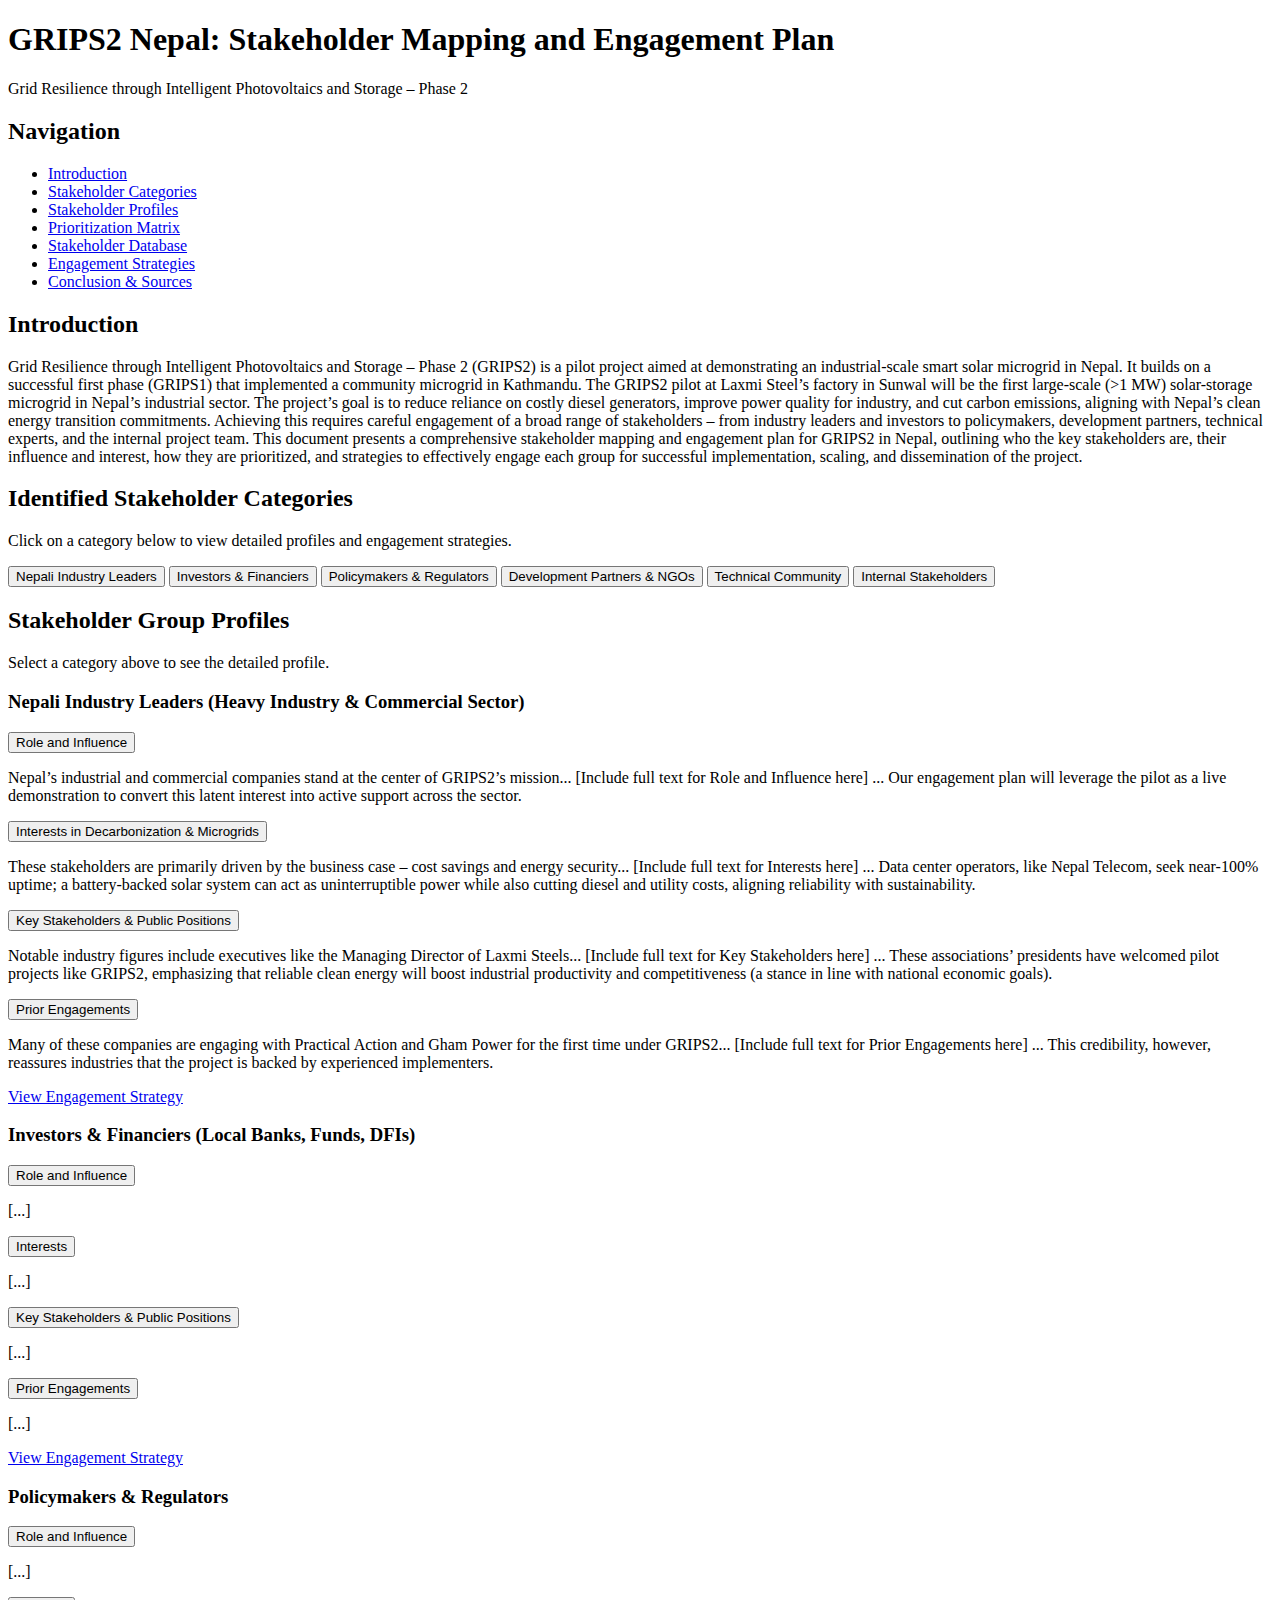
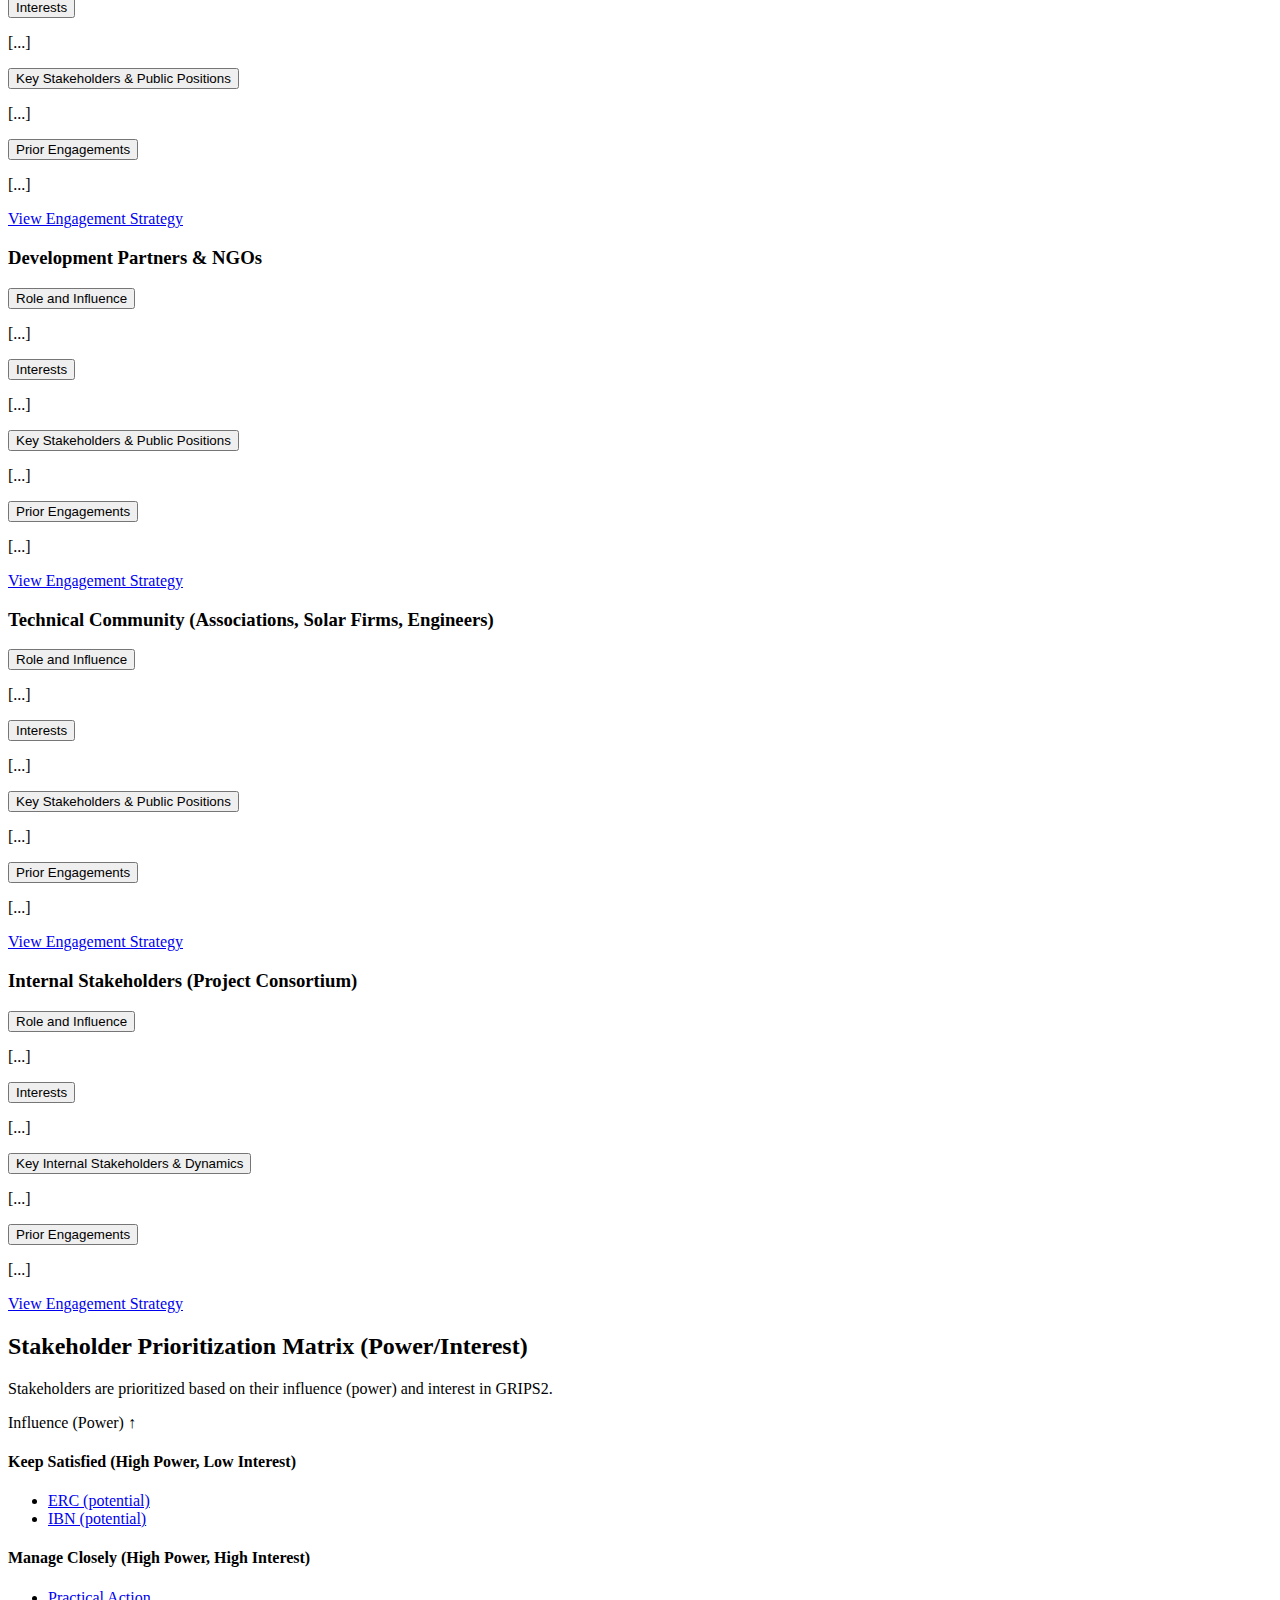
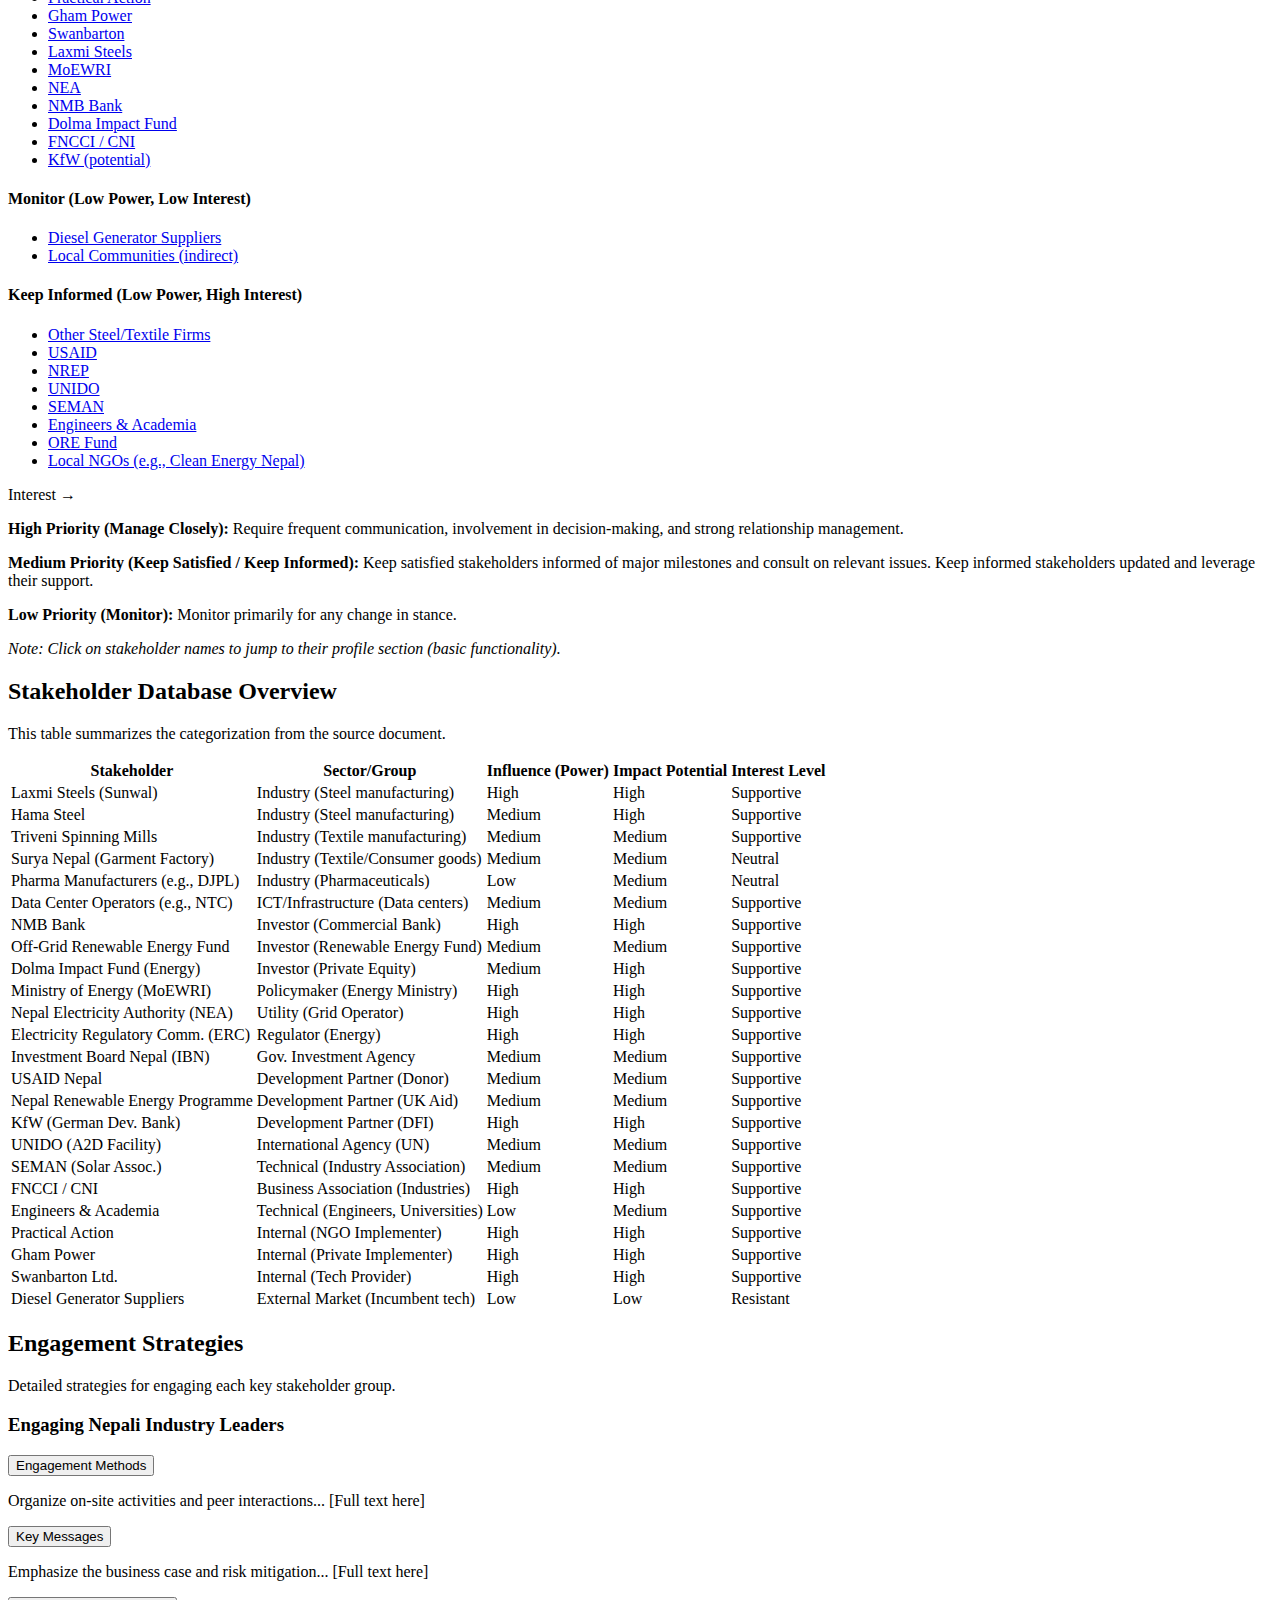
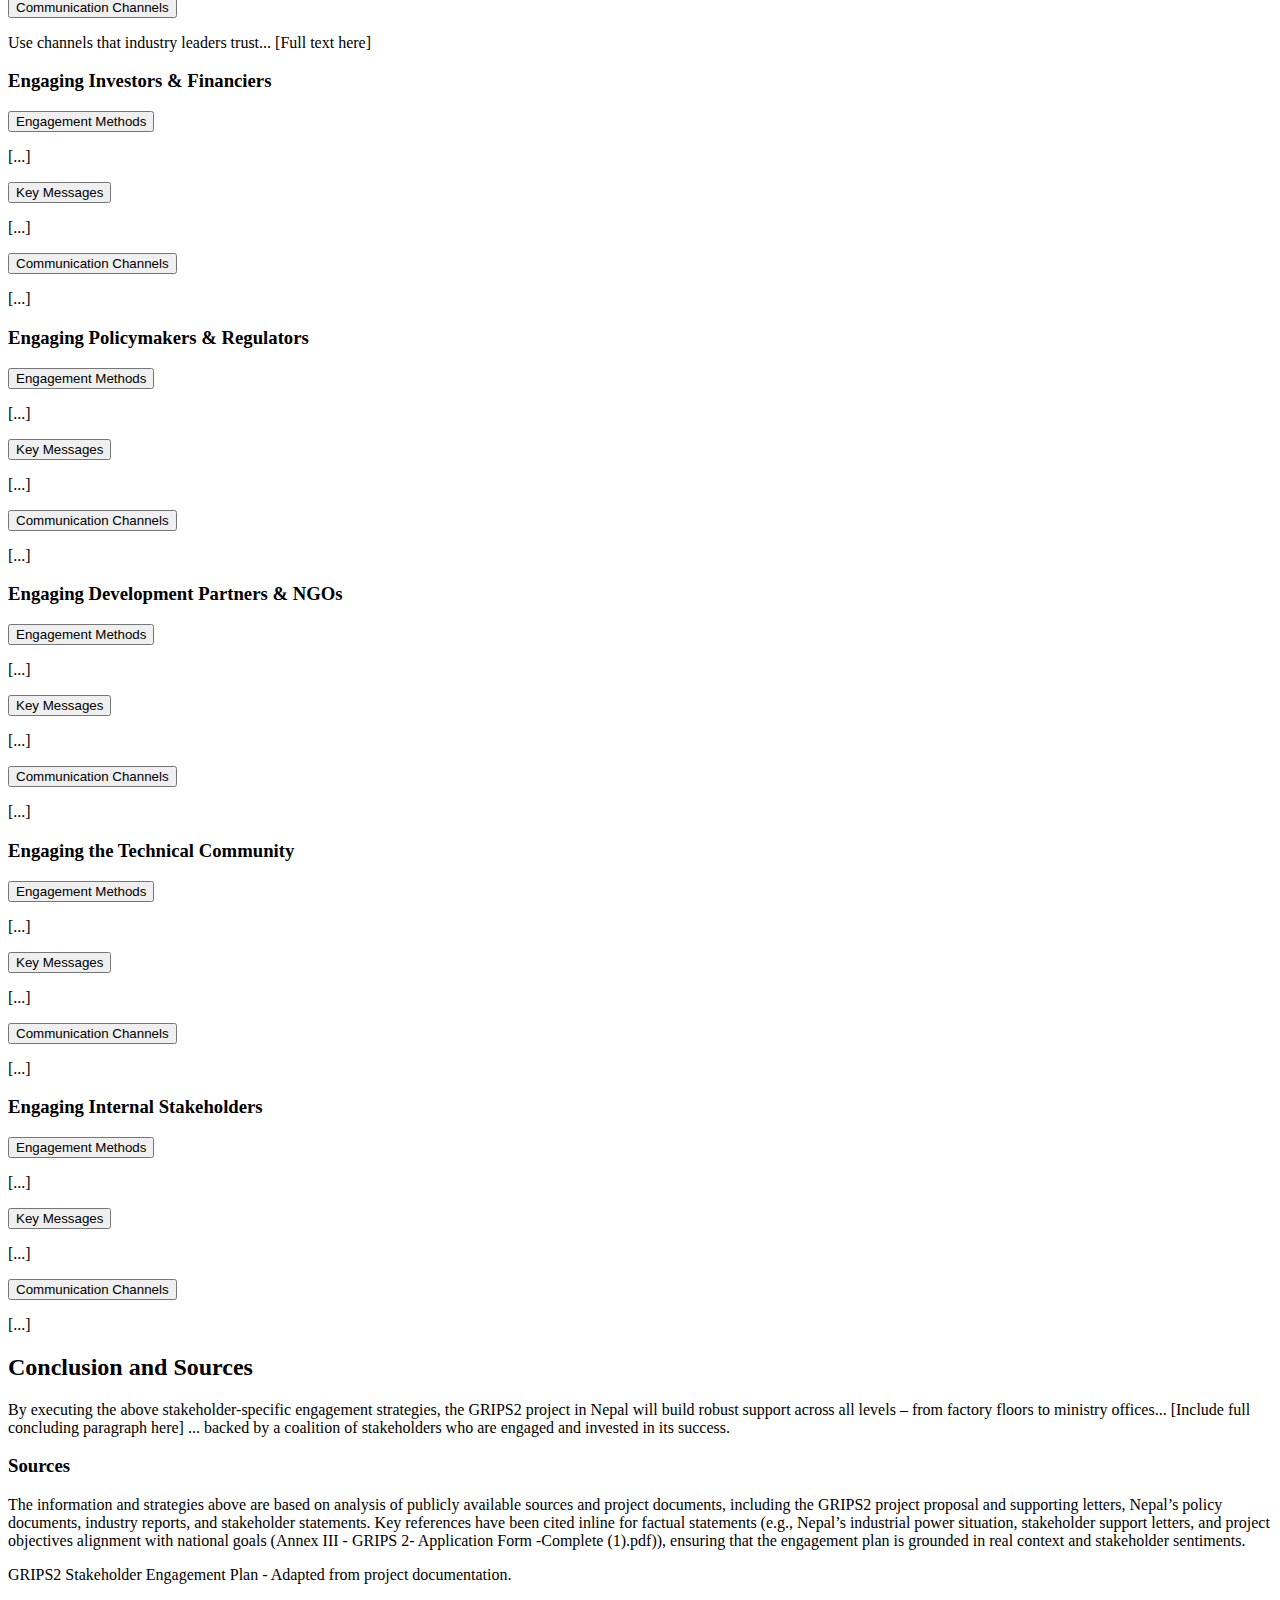
==== index.html @ e7e5b7ee "Create index.html" ====
<!DOCTYPE html>
<html lang="en">
<head>
    <meta charset="UTF-8">
    <meta name="viewport" content="width=device-width, initial-scale=1.0">
    <title>GRIPS2 Nepal - Stakeholder Engagement Plan</title>
    <link rel="stylesheet" href="style.css">
    <link href="https://fonts.googleapis.com/css2?family=Lato:wght@300;400;700&display=swap" rel="stylesheet">
</head>
<body>
    <header>
        <h1>GRIPS2 Nepal: Stakeholder Mapping and Engagement Plan</h1>
        <p>Grid Resilience through Intelligent Photovoltaics and Storage – Phase 2</p>
    </header>

    <nav id="sidebar">
        <h2>Navigation</h2>
        <ul>
            <li><a href="#introduction">Introduction</a></li>
            <li><a href="#stakeholder-categories">Stakeholder Categories</a></li>
            <li><a href="#stakeholder-profiles">Stakeholder Profiles</a></li>
            <li><a href="#stakeholder-matrix">Prioritization Matrix</a></li>
            <li><a href="#stakeholder-table">Stakeholder Database</a></li>
            <li><a href="#engagement-strategies">Engagement Strategies</a></li>
            <li><a href="#conclusion">Conclusion & Sources</a></li>
        </ul>
    </nav>

    <main id="content">
        <section id="introduction">
            <h2>Introduction</h2>
            <p>Grid Resilience through Intelligent Photovoltaics and Storage – Phase 2 (GRIPS2) is a pilot project aimed at demonstrating an industrial-scale smart solar microgrid in Nepal. It builds on a successful first phase (GRIPS1) that implemented a community microgrid in Kathmandu. The GRIPS2 pilot at Laxmi Steel’s factory in Sunwal will be the first large-scale (>1 MW) solar-storage microgrid in Nepal’s industrial sector. The project’s goal is to reduce reliance on costly diesel generators, improve power quality for industry, and cut carbon emissions, aligning with Nepal’s clean energy transition commitments. Achieving this requires careful engagement of a broad range of stakeholders – from industry leaders and investors to policymakers, development partners, technical experts, and the internal project team. This document presents a comprehensive stakeholder mapping and engagement plan for GRIPS2 in Nepal, outlining who the key stakeholders are, their influence and interest, how they are prioritized, and strategies to effectively engage each group for successful implementation, scaling, and dissemination of the project.</p>
        </section>

        <section id="stakeholder-categories">
            <h2>Identified Stakeholder Categories</h2>
            <p>Click on a category below to view detailed profiles and engagement strategies.</p>
            <div class="category-buttons">
                <button class="category-btn" data-target="profile-industry">Nepali Industry Leaders</button>
                <button class="category-btn" data-target="profile-investors">Investors & Financiers</button>
                <button class="category-btn" data-target="profile-policymakers">Policymakers & Regulators</button>
                <button class="category-btn" data-target="profile-partners">Development Partners & NGOs</button>
                <button class="category-btn" data-target="profile-technical">Technical Community</button>
                <button class="category-btn" data-target="profile-internal">Internal Stakeholders</button>
            </div>
        </section>

        <section id="stakeholder-profiles">
            <h2>Stakeholder Group Profiles</h2>
            <p>Select a category above to see the detailed profile.</p>
            
            <div id="profile-industry" class="profile-content hidden">
                <h3>Nepali Industry Leaders (Heavy Industry & Commercial Sector)</h3>
                <button class="toggle-btn" data-target="details-industry-role">Role and Influence</button>
                <div id="details-industry-role" class="details hidden">
                    <p>Nepal’s industrial and commercial companies stand at the center of GRIPS2’s mission... [Include full text for Role and Influence here] ... Our engagement plan will leverage the pilot as a live demonstration to convert this latent interest into active support across the sector.</p>
                </div>
                <button class="toggle-btn" data-target="details-industry-interests">Interests in Decarbonization & Microgrids</button>
                 <div id="details-industry-interests" class="details hidden">
                     <p>These stakeholders are primarily driven by the business case – cost savings and energy security... [Include full text for Interests here] ... Data center operators, like Nepal Telecom, seek near-100% uptime; a battery-backed solar system can act as uninterruptible power while also cutting diesel and utility costs, aligning reliability with sustainability.</p>
                 </div>
                <button class="toggle-btn" data-target="details-industry-key">Key Stakeholders & Public Positions</button>
                 <div id="details-industry-key" class="details hidden">
                     <p>Notable industry figures include executives like the Managing Director of Laxmi Steels... [Include full text for Key Stakeholders here] ... These associations’ presidents have welcomed pilot projects like GRIPS2, emphasizing that reliable clean energy will boost industrial productivity and competitiveness (a stance in line with national economic goals).</p>
                 </div>
                <button class="toggle-btn" data-target="details-industry-prior">Prior Engagements</button>
                 <div id="details-industry-prior" class="details hidden">
                     <p>Many of these companies are engaging with Practical Action and Gham Power for the first time under GRIPS2... [Include full text for Prior Engagements here] ... This credibility, however, reassures industries that the project is backed by experienced implementers.</p>
                 </div>
                 <a href="#strategy-industry" class="strategy-link">View Engagement Strategy</a>
            </div>

            <div id="profile-investors" class="profile-content hidden">
                <h3>Investors & Financiers (Local Banks, Funds, DFIs)</h3>
                <button class="toggle-btn" data-target="details-investors-role">Role and Influence</button>
                <div id="details-investors-role" class="details hidden"> <p>[...]</p> </div>
                <button class="toggle-btn" data-target="details-investors-interests">Interests</button>
                <div id="details-investors-interests" class="details hidden"> <p>[...]</p> </div>
                <button class="toggle-btn" data-target="details-investors-key">Key Stakeholders & Public Positions</button>
                <div id="details-investors-key" class="details hidden"> <p>[...]</p> </div>
                <button class="toggle-btn" data-target="details-investors-prior">Prior Engagements</button>
                <div id="details-investors-prior" class="details hidden"> <p>[...]</p> </div>
                <a href="#strategy-investors" class="strategy-link">View Engagement Strategy</a>
            </div>

            <div id="profile-policymakers" class="profile-content hidden">
                <h3>Policymakers & Regulators</h3>
                <button class="toggle-btn" data-target="details-policy-role">Role and Influence</button>
                <div id="details-policy-role" class="details hidden"> <p>[...]</p> </div>
                <button class="toggle-btn" data-target="details-policy-interests">Interests</button>
                <div id="details-policy-interests" class="details hidden"> <p>[...]</p> </div>
                <button class="toggle-btn" data-target="details-policy-key">Key Stakeholders & Public Positions</button>
                <div id="details-policy-key" class="details hidden"> <p>[...]</p> </div>
                <button class="toggle-btn" data-target="details-policy-prior">Prior Engagements</button>
                <div id="details-policy-prior" class="details hidden"> <p>[...]</p> </div>
                 <a href="#strategy-policymakers" class="strategy-link">View Engagement Strategy</a>
           </div>

            <div id="profile-partners" class="profile-content hidden">
                <h3>Development Partners & NGOs</h3>
                <button class="toggle-btn" data-target="details-partners-role">Role and Influence</button>
                <div id="details-partners-role" class="details hidden"> <p>[...]</p> </div>
                <button class="toggle-btn" data-target="details-partners-interests">Interests</button>
                <div id="details-partners-interests" class="details hidden"> <p>[...]</p> </div>
                <button class="toggle-btn" data-target="details-partners-key">Key Stakeholders & Public Positions</button>
                <div id="details-partners-key" class="details hidden"> <p>[...]</p> </div>
                <button class="toggle-btn" data-target="details-partners-prior">Prior Engagements</button>
                <div id="details-partners-prior" class="details hidden"> <p>[...]</p> </div>
                <a href="#strategy-partners" class="strategy-link">View Engagement Strategy</a>
            </div>

            <div id="profile-technical" class="profile-content hidden">
                <h3>Technical Community (Associations, Solar Firms, Engineers)</h3>
                <button class="toggle-btn" data-target="details-tech-role">Role and Influence</button>
                <div id="details-tech-role" class="details hidden"> <p>[...]</p> </div>
                <button class="toggle-btn" data-target="details-tech-interests">Interests</button>
                <div id="details-tech-interests" class="details hidden"> <p>[...]</p> </div>
                <button class="toggle-btn" data-target="details-tech-key">Key Stakeholders & Public Positions</button>
                <div id="details-tech-key" class="details hidden"> <p>[...]</p> </div>
                <button class="toggle-btn" data-target="details-tech-prior">Prior Engagements</button>
                <div id="details-tech-prior" class="details hidden"> <p>[...]</p> </div>
                 <a href="#strategy-technical" class="strategy-link">View Engagement Strategy</a>
            </div>

            <div id="profile-internal" class="profile-content hidden">
                <h3>Internal Stakeholders (Project Consortium)</h3>
                 <button class="toggle-btn" data-target="details-internal-role">Role and Influence</button>
                 <div id="details-internal-role" class="details hidden"> <p>[...]</p> </div>
                 <button class="toggle-btn" data-target="details-internal-interests">Interests</button>
                 <div id="details-internal-interests" class="details hidden"> <p>[...]</p> </div>
                 <button class="toggle-btn" data-target="details-internal-key">Key Internal Stakeholders & Dynamics</button>
                 <div id="details-internal-key" class="details hidden"> <p>[...]</p> </div>
                 <button class="toggle-btn" data-target="details-internal-prior">Prior Engagements</button>
                 <div id="details-internal-prior" class="details hidden"> <p>[...]</p> </div>
                 <a href="#strategy-internal" class="strategy-link">View Engagement Strategy</a>
            </div>
             </section>

        <section id="stakeholder-matrix">
            <h2>Stakeholder Prioritization Matrix (Power/Interest)</h2>
            <p>Stakeholders are prioritized based on their influence (power) and interest in GRIPS2.</p>
            <div class="matrix-container">
                <div class="matrix-axis matrix-axis-y">Influence (Power) &uarr;</div>
                <div class="matrix">
                    <div class="quadrant quadrant-top-left">
                        <h4>Keep Satisfied (High Power, Low Interest)</h4>
                        <ul>
                            <li><a href="#" class="stakeholder-link" data-target="profile-policymakers">ERC (potential)</a></li>
                            <li><a href="#" class="stakeholder-link" data-target="profile-policymakers">IBN (potential)</a></li>
                            </ul>
                    </div>
                    <div class="quadrant quadrant-top-right">
                         <h4>Manage Closely (High Power, High Interest)</h4>
                         <ul>
                            <li><a href="#" class="stakeholder-link" data-target="profile-internal">Practical Action</a></li>
                            <li><a href="#" class="stakeholder-link" data-target="profile-internal">Gham Power</a></li>
                            <li><a href="#" class="stakeholder-link" data-target="profile-internal">Swanbarton</a></li>
                            <li><a href="#" class="stakeholder-link" data-target="profile-industry">Laxmi Steels</a></li>
                            <li><a href="#" class="stakeholder-link" data-target="profile-policymakers">MoEWRI</a></li>
                            <li><a href="#" class="stakeholder-link" data-target="profile-policymakers">NEA</a></li>
                            <li><a href="#" class="stakeholder-link" data-target="profile-investors">NMB Bank</a></li>
                            <li><a href="#" class="stakeholder-link" data-target="profile-investors">Dolma Impact Fund</a></li>
                             <li><a href="#" class="stakeholder-link" data-target="profile-technical">FNCCI / CNI</a></li>
                             <li><a href="#" class="stakeholder-link" data-target="profile-partners">KfW (potential)</a></li>
                         </ul>
                    </div>
                    <div class="quadrant quadrant-bottom-left">
                        <h4>Monitor (Low Power, Low Interest)</h4>
                         <ul>
                            <li><a href="#" class="stakeholder-link" data-target="profile-other">Diesel Generator Suppliers</a></li>
                            <li><a href="#" class="stakeholder-link" data-target="profile-other">Local Communities (indirect)</a></li>
                            </ul>
                    </div>
                    <div class="quadrant quadrant-bottom-right">
                         <h4>Keep Informed (Low Power, High Interest)</h4>
                         <ul>
                            <li><a href="#" class="stakeholder-link" data-target="profile-industry">Other Steel/Textile Firms</a></li>
                             <li><a href="#" class="stakeholder-link" data-target="profile-partners">USAID</a></li>
                             <li><a href="#" class="stakeholder-link" data-target="profile-partners">NREP</a></li>
                             <li><a href="#" class="stakeholder-link" data-target="profile-partners">UNIDO</a></li>
                             <li><a href="#" class="stakeholder-link" data-target="profile-technical">SEMAN</a></li>
                             <li><a href="#" class="stakeholder-link" data-target="profile-technical">Engineers & Academia</a></li>
                             <li><a href="#" class="stakeholder-link" data-target="profile-investors">ORE Fund</a></li>
                             <li><a href="#" class="stakeholder-link" data-target="profile-partners">Local NGOs (e.g., Clean Energy Nepal)</a></li>
                         </ul>
                    </div>
                </div>
                 <div class="matrix-axis matrix-axis-x">Interest &rarr;</div>
             </div>
             <p><strong>High Priority (Manage Closely):</strong> Require frequent communication, involvement in decision-making, and strong relationship management.</p>
             <p><strong>Medium Priority (Keep Satisfied / Keep Informed):</strong> Keep satisfied stakeholders informed of major milestones and consult on relevant issues. Keep informed stakeholders updated and leverage their support.</p>
             <p><strong>Low Priority (Monitor):</strong> Monitor primarily for any change in stance.</p>
             <p><em>Note: Click on stakeholder names to jump to their profile section (basic functionality).</em></p>
        </section>

        <section id="stakeholder-table">
            <h2>Stakeholder Database Overview</h2>
            <p>This table summarizes the categorization from the source document.</p>
            <div class="table-container">
                <table>
                    <thead>
                        <tr>
                            <th>Stakeholder</th>
                            <th>Sector/Group</th>
                            <th>Influence (Power)</th>
                            <th>Impact Potential</th>
                            <th>Interest Level</th>
                        </tr>
                    </thead>
                    <tbody>
                        <tr><td>Laxmi Steels (Sunwal)</td><td>Industry (Steel manufacturing)</td><td>High</td><td>High</td><td>Supportive</td></tr>
                        <tr><td>Hama Steel</td><td>Industry (Steel manufacturing)</td><td>Medium</td><td>High</td><td>Supportive</td></tr>
                        <tr><td>Triveni Spinning Mills</td><td>Industry (Textile manufacturing)</td><td>Medium</td><td>Medium</td><td>Supportive</td></tr>
                        <tr><td>Surya Nepal (Garment Factory)</td><td>Industry (Textile/Consumer goods)</td><td>Medium</td><td>Medium</td><td>Neutral</td></tr>
                        <tr><td>Pharma Manufacturers (e.g., DJPL)</td><td>Industry (Pharmaceuticals)</td><td>Low</td><td>Medium</td><td>Neutral</td></tr>
                        <tr><td>Data Center Operators (e.g., NTC)</td><td>ICT/Infrastructure (Data centers)</td><td>Medium</td><td>Medium</td><td>Supportive</td></tr>
                        <tr><td>NMB Bank</td><td>Investor (Commercial Bank)</td><td>High</td><td>High</td><td>Supportive</td></tr>
                        <tr><td>Off-Grid Renewable Energy Fund</td><td>Investor (Renewable Energy Fund)</td><td>Medium</td><td>Medium</td><td>Supportive</td></tr>
                        <tr><td>Dolma Impact Fund (Energy)</td><td>Investor (Private Equity)</td><td>Medium</td><td>High</td><td>Supportive</td></tr>
                        <tr><td>Ministry of Energy (MoEWRI)</td><td>Policymaker (Energy Ministry)</td><td>High</td><td>High</td><td>Supportive</td></tr>
                        <tr><td>Nepal Electricity Authority (NEA)</td><td>Utility (Grid Operator)</td><td>High</td><td>High</td><td>Supportive</td></tr>
                        <tr><td>Electricity Regulatory Comm. (ERC)</td><td>Regulator (Energy)</td><td>High</td><td>High</td><td>Supportive</td></tr>
                        <tr><td>Investment Board Nepal (IBN)</td><td>Gov. Investment Agency</td><td>Medium</td><td>Medium</td><td>Supportive</td></tr>
                        <tr><td>USAID Nepal</td><td>Development Partner (Donor)</td><td>Medium</td><td>Medium</td><td>Supportive</td></tr>
                        <tr><td>Nepal Renewable Energy Programme</td><td>Development Partner (UK Aid)</td><td>Medium</td><td>Medium</td><td>Supportive</td></tr>
                        <tr><td>KfW (German Dev. Bank)</td><td>Development Partner (DFI)</td><td>High</td><td>High</td><td>Supportive</td></tr>
                        <tr><td>UNIDO (A2D Facility)</td><td>International Agency (UN)</td><td>Medium</td><td>Medium</td><td>Supportive</td></tr>
                        <tr><td>SEMAN (Solar Assoc.)</td><td>Technical (Industry Association)</td><td>Medium</td><td>Medium</td><td>Supportive</td></tr>
                        <tr><td>FNCCI / CNI</td><td>Business Association (Industries)</td><td>High</td><td>High</td><td>Supportive</td></tr>
                        <tr><td>Engineers & Academia</td><td>Technical (Engineers, Universities)</td><td>Low</td><td>Medium</td><td>Supportive</td></tr>
                        <tr><td>Practical Action</td><td>Internal (NGO Implementer)</td><td>High</td><td>High</td><td>Supportive</td></tr>
                        <tr><td>Gham Power</td><td>Internal (Private Implementer)</td><td>High</td><td>High</td><td>Supportive</td></tr>
                        <tr><td>Swanbarton Ltd.</td><td>Internal (Tech Provider)</td><td>High</td><td>High</td><td>Supportive</td></tr>
                        <tr><td>Diesel Generator Suppliers</td><td>External Market (Incumbent tech)</td><td>Low</td><td>Low</td><td>Resistant</td></tr>
                        </tbody>
                </table>
            </div>
        </section>

        <section id="engagement-strategies">
            <h2>Engagement Strategies</h2>
            <p>Detailed strategies for engaging each key stakeholder group.</p>

            <div id="strategy-industry" class="strategy-content">
                 <h3>Engaging Nepali Industry Leaders</h3>
                 <button class="toggle-btn" data-target="details-strat-industry-methods">Engagement Methods</button>
                 <div id="details-strat-industry-methods" class="details hidden"> <p>Organize on-site activities and peer interactions... [Full text here]</p></div>
                 <button class="toggle-btn" data-target="details-strat-industry-messages">Key Messages</button>
                 <div id="details-strat-industry-messages" class="details hidden"> <p>Emphasize the business case and risk mitigation... [Full text here]</p></div>
                 <button class="toggle-btn" data-target="details-strat-industry-channels">Communication Channels</button>
                 <div id="details-strat-industry-channels" class="details hidden"> <p>Use channels that industry leaders trust... [Full text here]</p></div>
             </div>

            <div id="strategy-investors" class="strategy-content">
                 <h3>Engaging Investors & Financiers</h3>
                 <button class="toggle-btn" data-target="details-strat-investors-methods">Engagement Methods</button>
                 <div id="details-strat-investors-methods" class="details hidden"> <p>[...]</p></div>
                 <button class="toggle-btn" data-target="details-strat-investors-messages">Key Messages</button>
                 <div id="details-strat-investors-messages" class="details hidden"> <p>[...]</p></div>
                 <button class="toggle-btn" data-target="details-strat-investors-channels">Communication Channels</button>
                 <div id="details-strat-investors-channels" class="details hidden"> <p>[...]</p></div>
             </div>

             <div id="strategy-policymakers" class="strategy-content">
                 <h3>Engaging Policymakers & Regulators</h3>
                 <button class="toggle-btn" data-target="details-strat-policy-methods">Engagement Methods</button>
                 <div id="details-strat-policy-methods" class="details hidden"> <p>[...]</p></div>
                 <button class="toggle-btn" data-target="details-strat-policy-messages">Key Messages</button>
                 <div id="details-strat-policy-messages" class="details hidden"> <p>[...]</p></div>
                 <button class="toggle-btn" data-target="details-strat-policy-channels">Communication Channels</button>
                 <div id="details-strat-policy-channels" class="details hidden"> <p>[...]</p></div>
             </div>

             <div id="strategy-partners" class="strategy-content">
                 <h3>Engaging Development Partners & NGOs</h3>
                  <button class="toggle-btn" data-target="details-strat-partners-methods">Engagement Methods</button>
                  <div id="details-strat-partners-methods" class="details hidden"> <p>[...]</p></div>
                  <button class="toggle-btn" data-target="details-strat-partners-messages">Key Messages</button>
                  <div id="details-strat-partners-messages" class="details hidden"> <p>[...]</p></div>
                  <button class="toggle-btn" data-target="details-strat-partners-channels">Communication Channels</button>
                  <div id="details-strat-partners-channels" class="details hidden"> <p>[...]</p></div>
             </div>

             <div id="strategy-technical" class="strategy-content">
                 <h3>Engaging the Technical Community</h3>
                 <button class="toggle-btn" data-target="details-strat-tech-methods">Engagement Methods</button>
                 <div id="details-strat-tech-methods" class="details hidden"> <p>[...]</p></div>
                 <button class="toggle-btn" data-target="details-strat-tech-messages">Key Messages</button>
                 <div id="details-strat-tech-messages" class="details hidden"> <p>[...]</p></div>
                 <button class="toggle-btn" data-target="details-strat-tech-channels">Communication Channels</button>
                 <div id="details-strat-tech-channels" class="details hidden"> <p>[...]</p></div>
             </div>

             <div id="strategy-internal" class="strategy-content">
                 <h3>Engaging Internal Stakeholders</h3>
                 <button class="toggle-btn" data-target="details-strat-internal-methods">Engagement Methods</button>
                 <div id="details-strat-internal-methods" class="details hidden"> <p>[...]</p></div>
                 <button class="toggle-btn" data-target="details-strat-internal-messages">Key Messages</button>
                 <div id="details-strat-internal-messages" class="details hidden"> <p>[...]</p></div>
                 <button class="toggle-btn" data-target="details-strat-internal-channels">Communication Channels</button>
                 <div id="details-strat-internal-channels" class="details hidden"> <p>[...]</p></div>
             </div>
             </section>

        <section id="conclusion">
            <h2>Conclusion and Sources</h2>
            <p>By executing the above stakeholder-specific engagement strategies, the GRIPS2 project in Nepal will build robust support across all levels – from factory floors to ministry offices... [Include full concluding paragraph here] ... backed by a coalition of stakeholders who are engaged and invested in its success.</p>
            <h3>Sources</h3>
            <p>The information and strategies above are based on analysis of publicly available sources and project documents, including the GRIPS2 project proposal and supporting letters, Nepal’s policy documents, industry reports, and stakeholder statements. Key references have been cited inline for factual statements (e.g., Nepal’s industrial power situation, stakeholder support letters, and project objectives alignment with national goals (Annex III - GRIPS 2- Application Form -Complete (1).pdf)), ensuring that the engagement plan is grounded in real context and stakeholder sentiments.</p>
             </section>
    </main>

    <footer>
        <p>GRIPS2 Stakeholder Engagement Plan - Adapted from project documentation.</p>
    </footer>

    <script src="script.js"></script>
</body>
</html>
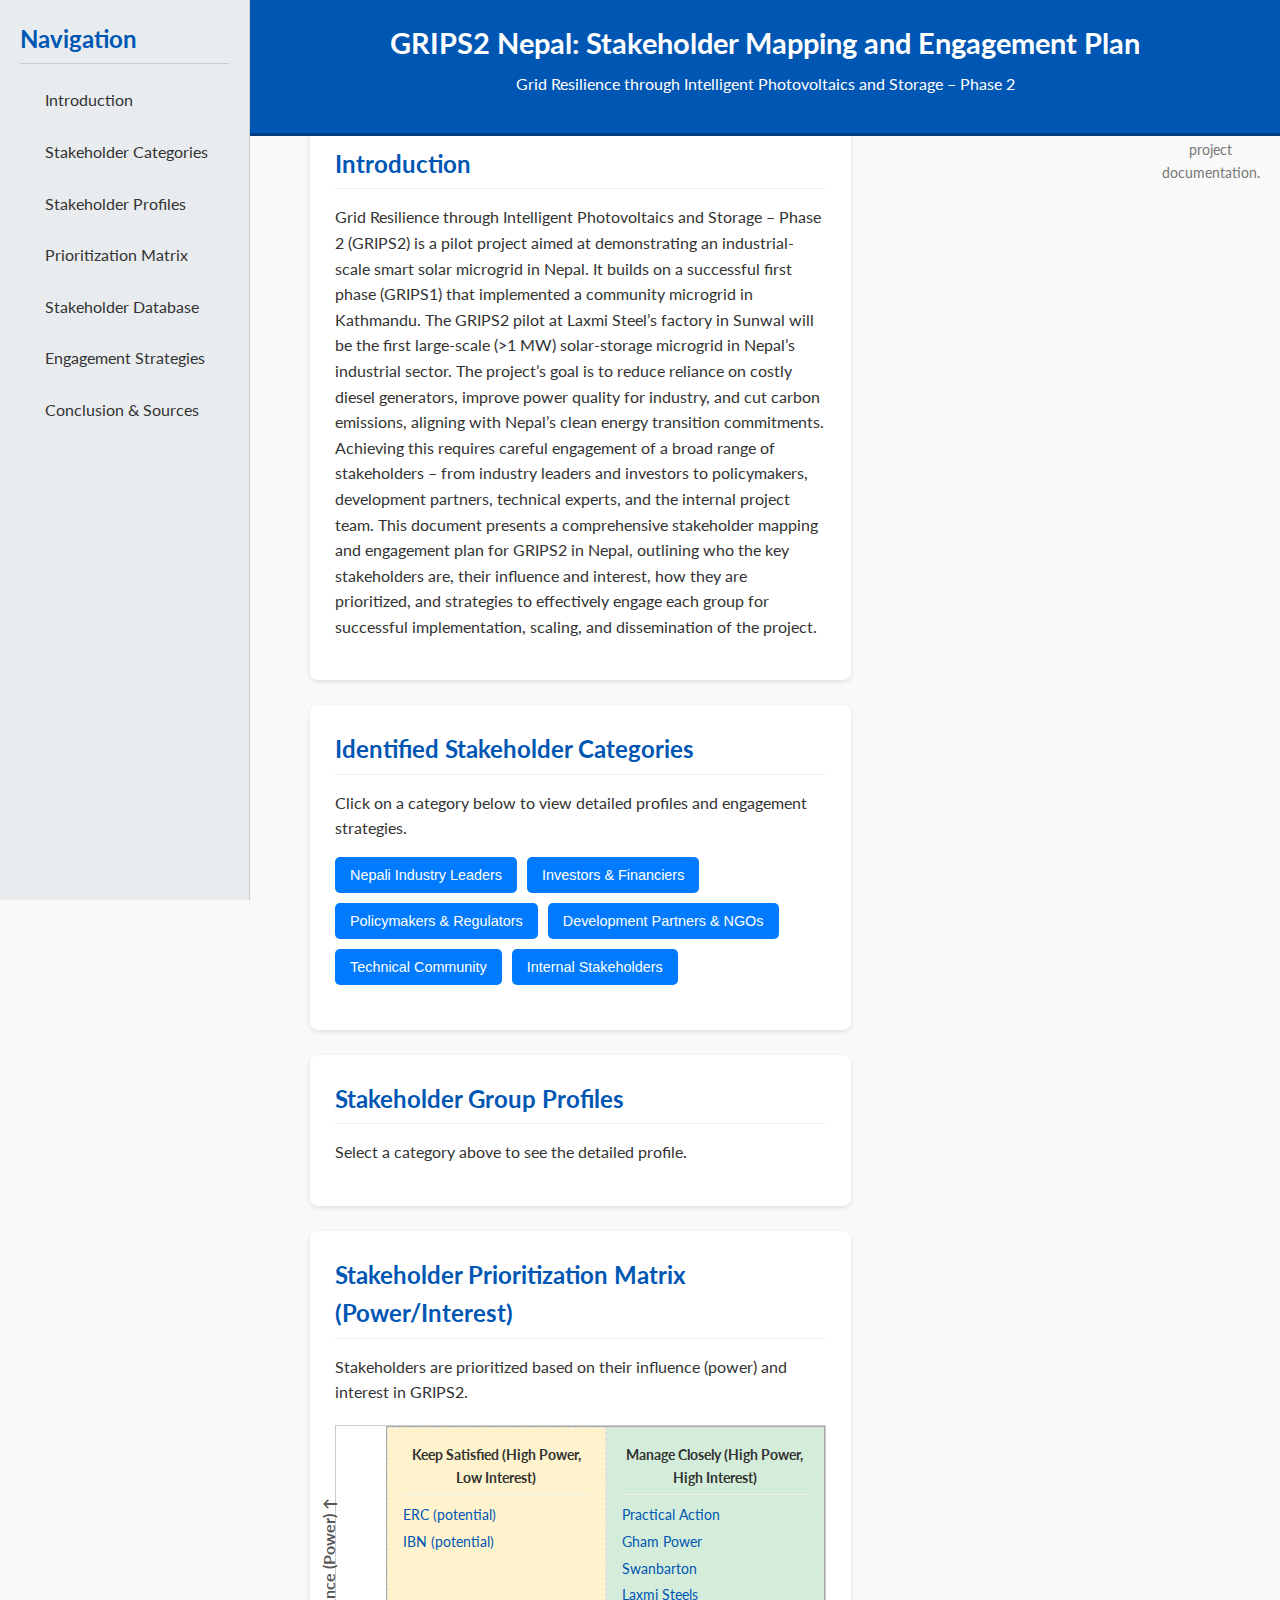
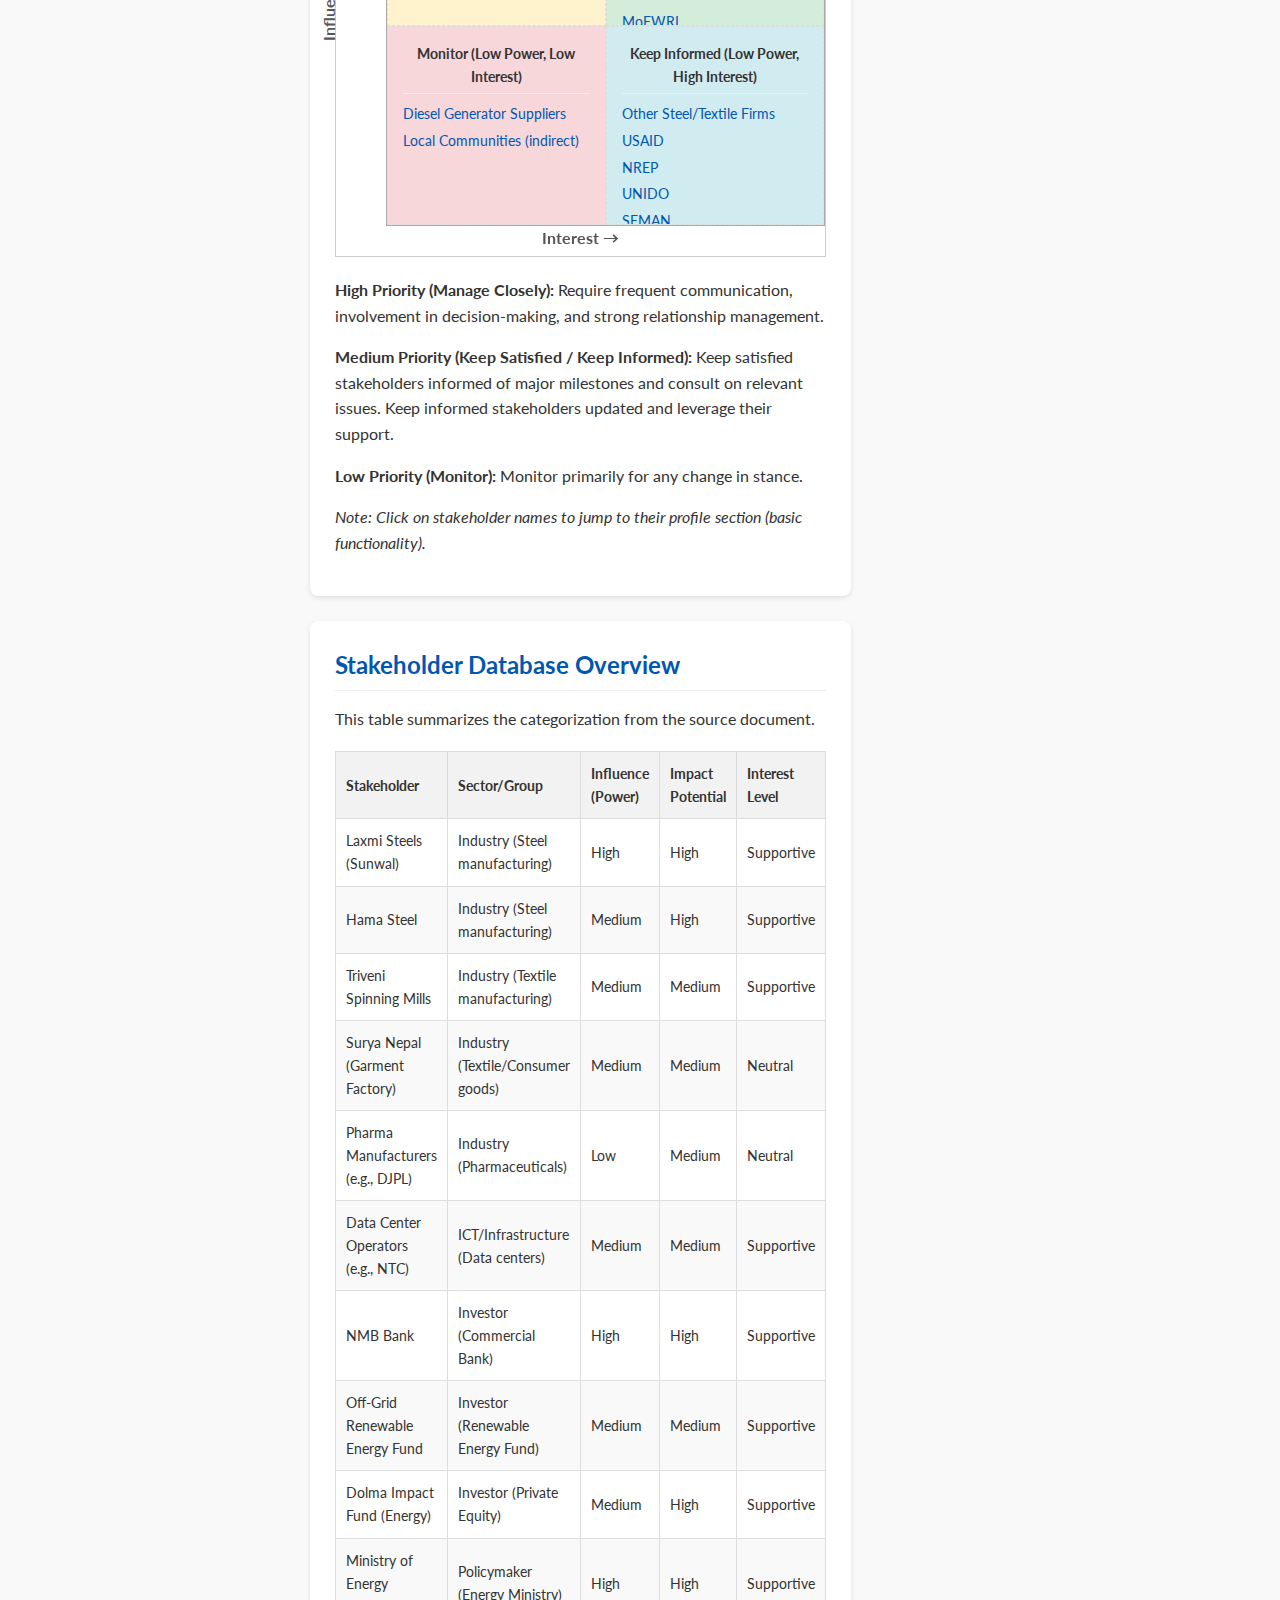
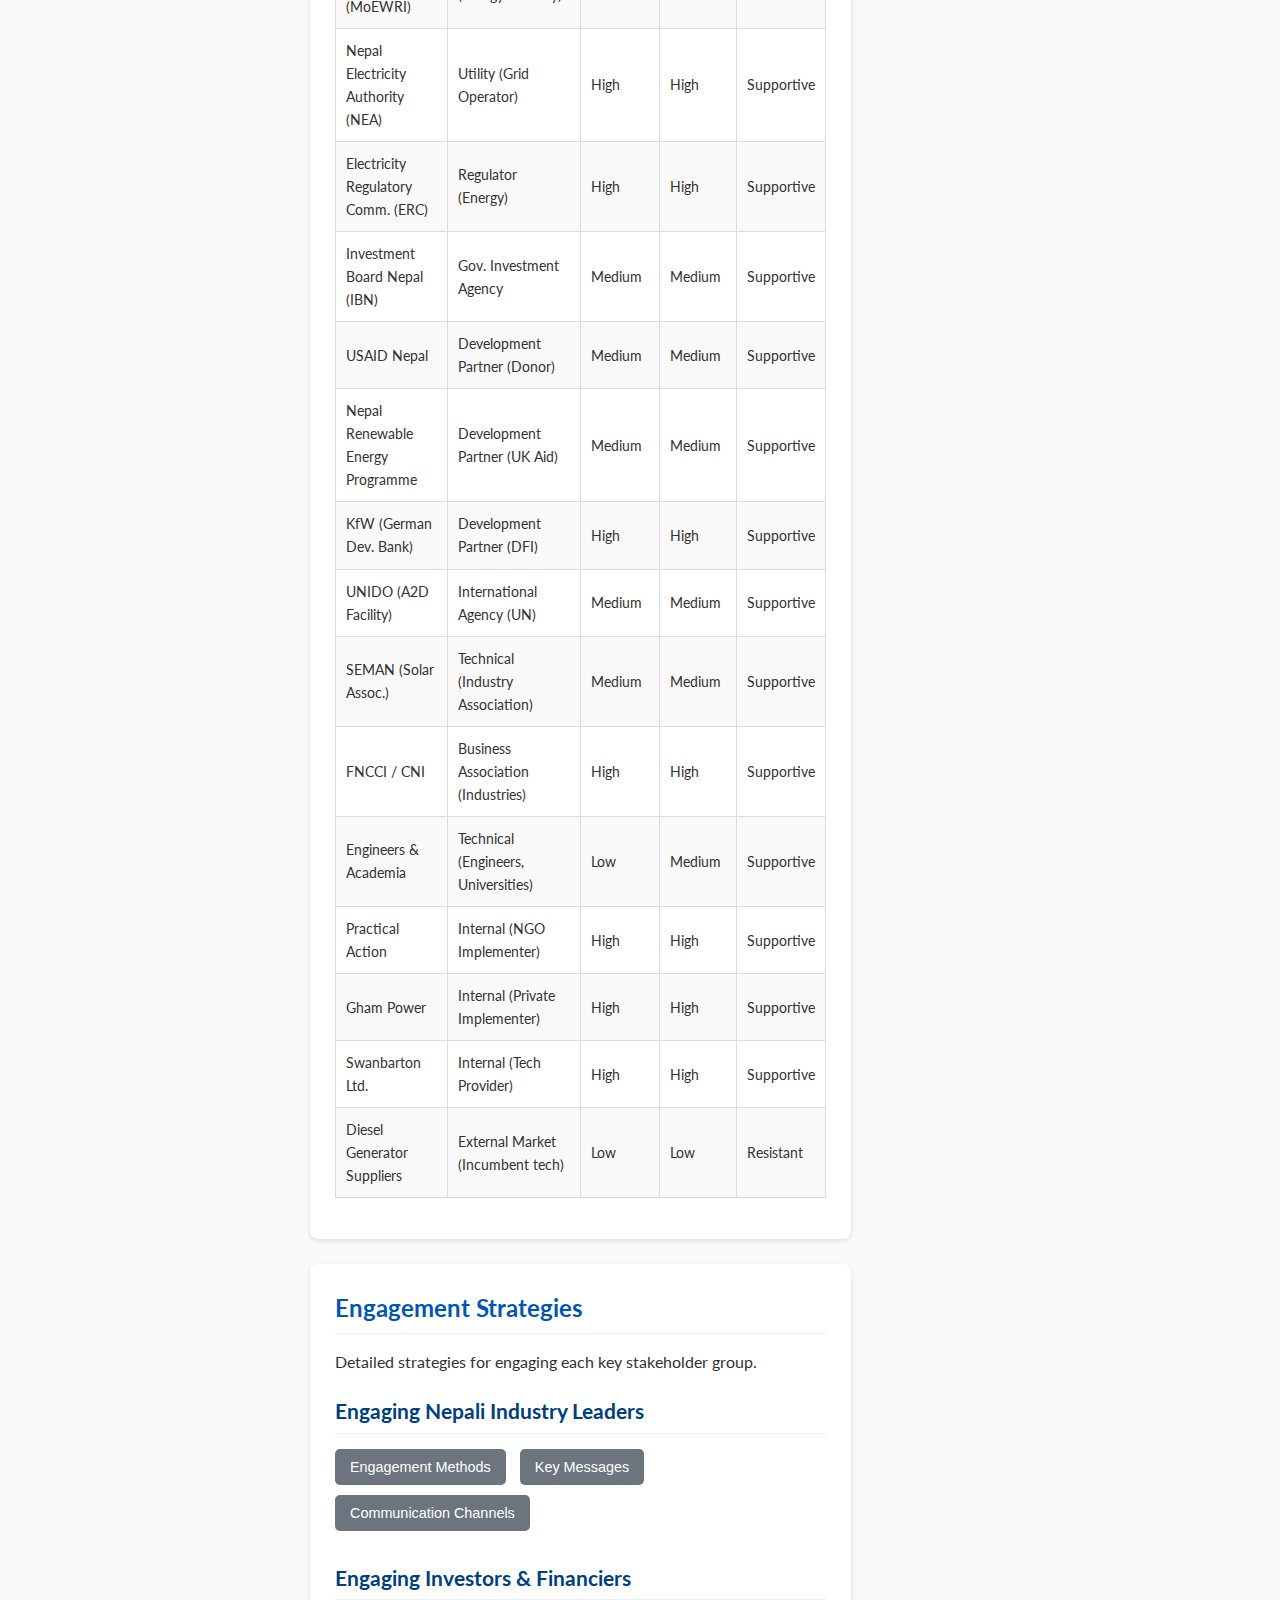
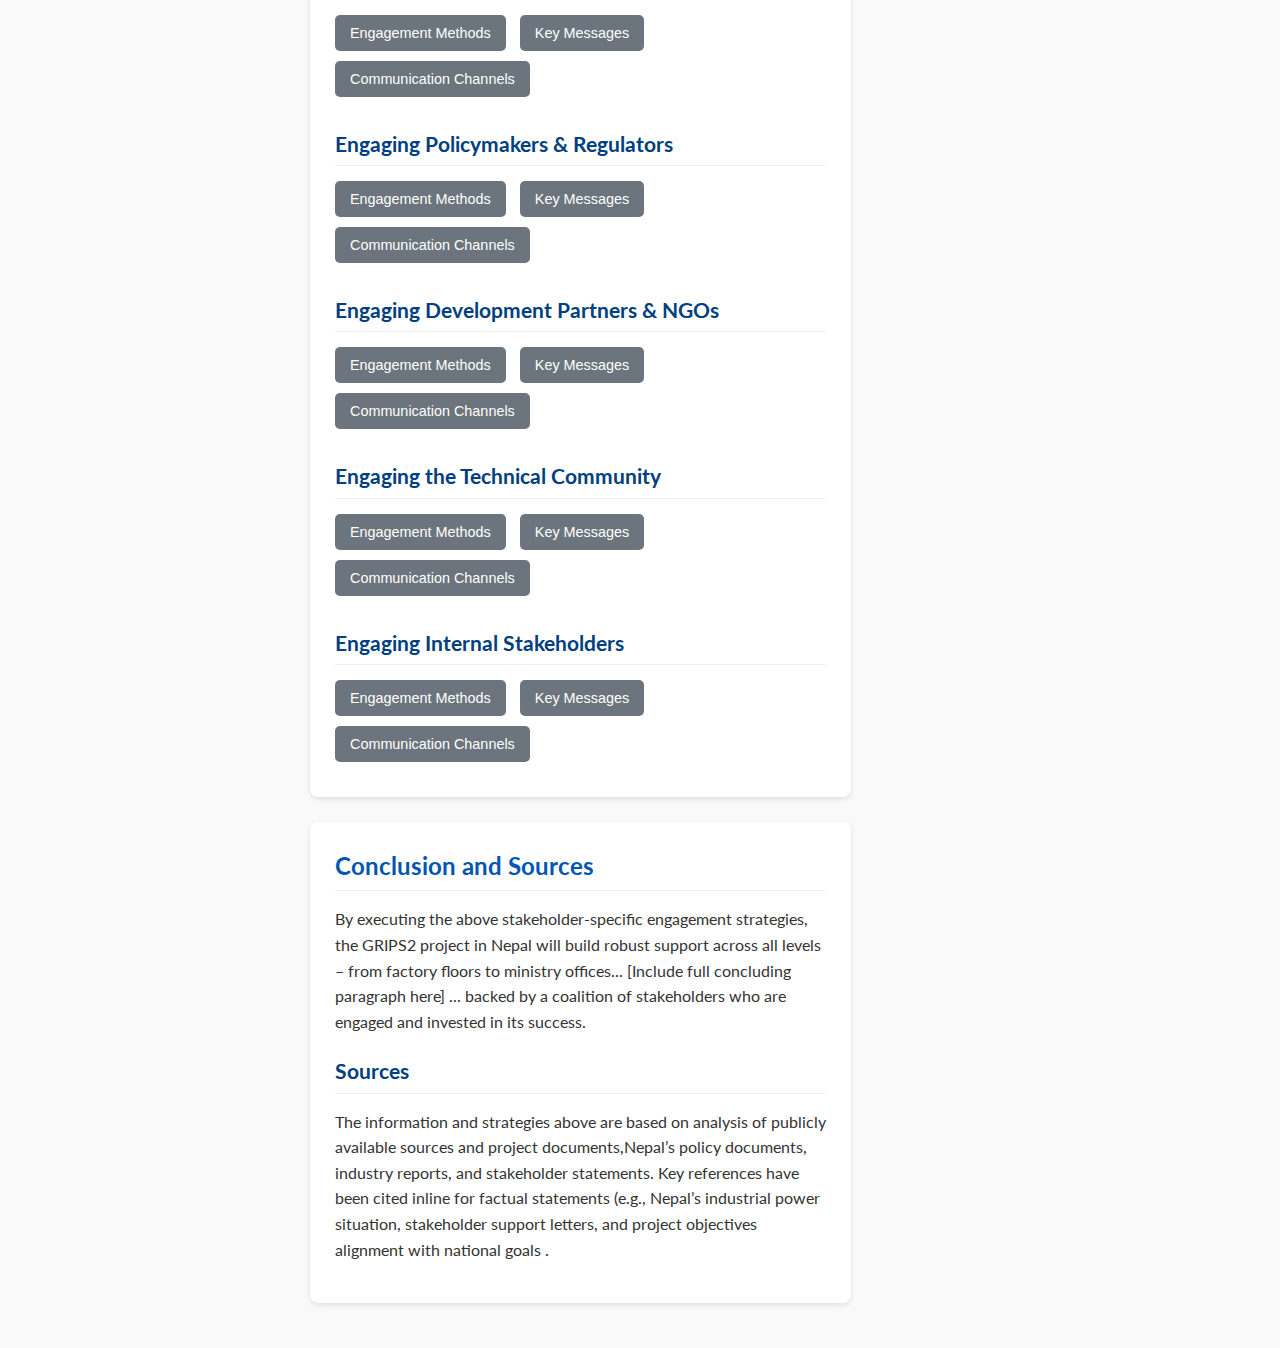
==== commit 035f0e84: "Update index.html" ====
--- a/index.html
+++ b/index.html
@@ -306,7 +306,7 @@
             <h2>Conclusion and Sources</h2>
             <p>By executing the above stakeholder-specific engagement strategies, the GRIPS2 project in Nepal will build robust support across all levels – from factory floors to ministry offices... [Include full concluding paragraph here] ... backed by a coalition of stakeholders who are engaged and invested in its success.</p>
             <h3>Sources</h3>
-            <p>The information and strategies above are based on analysis of publicly available sources and project documents, including the GRIPS2 project proposal and supporting letters, Nepal’s policy documents, industry reports, and stakeholder statements. Key references have been cited inline for factual statements (e.g., Nepal’s industrial power situation, stakeholder support letters, and project objectives alignment with national goals (Annex III - GRIPS 2- Application Form -Complete (1).pdf)), ensuring that the engagement plan is grounded in real context and stakeholder sentiments.</p>
+            <p>The information and strategies above are based on analysis of publicly available sources and project documents,Nepal’s policy documents, industry reports, and stakeholder statements. Key references have been cited inline for factual statements (e.g., Nepal’s industrial power situation, stakeholder support letters, and project objectives alignment with national goals .</p>
              </section>
     </main>
 
--- a/style.css
+++ b/style.css
@@ -0,0 +1,351 @@
+/* Basic Reset & Font */
+* {
+    box-sizing: border-box;
+    margin: 0;
+    padding: 0;
+}
+
+body {
+    font-family: 'Lato', sans-serif;
+    line-height: 1.6;
+    color: #333;
+    background-color: #f9f9f9;
+    display: flex; /* Enable flex layout */
+}
+
+/* Layout */
+#sidebar {
+    width: 250px; /* Fixed width for sidebar */
+    background-color: #e9ecef;
+    padding: 20px;
+    height: 100vh; /* Full height */
+    position: fixed; /* Fixed position */
+    top: 0;
+    left: 0;
+    overflow-y: auto; /* Scroll if content overflows */
+    border-right: 1px solid #ccc;
+}
+
+#content {
+    margin-left: 270px; /* Offset content to account for sidebar + padding */
+    padding: 20px 40px;
+    width: calc(100% - 270px); /* Take remaining width */
+}
+
+/* Header */
+header {
+    background-color: #0056b3; /* Example blue color */
+    color: #fff;
+    padding: 20px;
+    text-align: center;
+    margin-bottom: 20px;
+    position: fixed;
+    top: 0;
+    left: 250px; /* Start after the sidebar */
+    width: calc(100% - 250px); /* Full width minus sidebar */
+    z-index: 10; /* Keep header above content */
+    border-bottom: 3px solid #003d80;
+}
+
+header h1 {
+    margin-bottom: 5px;
+    font-size: 1.8em;
+}
+
+/* Adjust main content padding to account for fixed header */
+#content {
+    padding-top: 120px; /* Adjust this value based on header height */
+}
+
+/* Sidebar Navigation */
+#sidebar h2 {
+    margin-bottom: 15px;
+    color: #0056b3;
+    border-bottom: 1px solid #ccc;
+    padding-bottom: 5px;
+}
+
+#sidebar ul {
+    list-style: none;
+}
+
+#sidebar li {
+    margin-bottom: 10px;
+}
+
+#sidebar a {
+    text-decoration: none;
+    color: #333;
+    display: block;
+    padding: 8px 5px;
+    border-radius: 4px;
+    transition: background-color 0.3s ease;
+}
+
+#sidebar a:hover,
+#sidebar a.active { /* Style for active link */
+    background-color: #d0d9e2;
+    color: #0056b3;
+    font-weight: bold;
+}
+
+/* Main Content Sections */
+section {
+    background-color: #fff;
+    padding: 25px;
+    margin-bottom: 25px;
+    border-radius: 8px;
+    box-shadow: 0 2px 5px rgba(0, 0, 0, 0.1);
+}
+
+section h2, section h3 {
+    color: #0056b3;
+    margin-bottom: 15px;
+    padding-bottom: 5px;
+    border-bottom: 1px solid #eee;
+}
+
+section h3 {
+    color: #004080; /* Slightly darker shade for H3 */
+    font-size: 1.3em;
+    margin-top: 20px; /* Add space above H3 when shown */
+}
+
+p {
+    margin-bottom: 1em;
+}
+
+ul, ol {
+    margin-left: 20px;
+    margin-bottom: 1em;
+}
+
+/* Buttons */
+.category-buttons {
+    display: flex;
+    flex-wrap: wrap;
+    gap: 10px;
+    margin-bottom: 20px;
+}
+
+.category-btn, .toggle-btn {
+    background-color: #007bff;
+    color: white;
+    border: none;
+    padding: 10px 15px;
+    border-radius: 5px;
+    cursor: pointer;
+    transition: background-color 0.3s ease;
+    font-size: 0.9em;
+}
+
+.category-btn:hover, .toggle-btn:hover {
+    background-color: #0056b3;
+}
+
+.toggle-btn {
+    background-color: #6c757d; /* Grey for toggle buttons */
+    margin-right: 10px;
+    margin-bottom: 10px;
+}
+
+.toggle-btn:hover {
+     background-color: #5a6268;
+}
+
+.strategy-link {
+    display: inline-block;
+    margin-top: 15px;
+    color: #007bff;
+    text-decoration: none;
+    font-weight: bold;
+}
+
+.strategy-link:hover {
+    text-decoration: underline;
+}
+
+/* Hidden Content */
+.hidden {
+    display: none;
+}
+
+.details {
+    border-left: 3px solid #007bff;
+    padding-left: 15px;
+    margin-left: 10px;
+    margin-top: 10px;
+    margin-bottom: 15px;
+    background-color: #f8f9fa;
+    border-radius: 4px;
+}
+
+/* Stakeholder Matrix Visualization */
+.matrix-container {
+    position: relative;
+    width: 100%;
+    max-width: 700px; /* Adjust as needed */
+    margin: 20px auto;
+    border: 1px solid #ccc;
+    padding-bottom: 30px; /* Space for X axis label */
+    padding-left: 50px; /* Space for Y axis label */
+}
+
+.matrix {
+    display: grid;
+    grid-template-columns: 1fr 1fr;
+    grid-template-rows: 1fr 1fr;
+    height: 400px; /* Adjust as needed */
+    border: 1px solid #aaa;
+}
+
+.matrix-axis {
+    position: absolute;
+    font-weight: bold;
+    color: #555;
+}
+
+.matrix-axis-y {
+    /* Rotate and position */
+    transform: rotate(-90deg);
+    left: -20px; /* Adjust positioning */
+    top: 50%;
+    transform-origin: left top 0;
+}
+
+.matrix-axis-x {
+    bottom: 5px;
+    left: 50%;
+    transform: translateX(-50%);
+}
+
+.quadrant {
+    border: 1px dashed #ddd;
+    padding: 15px;
+    position: relative;
+    overflow-y: auto; /* Allow scrolling if names overflow */
+}
+.quadrant h4 {
+    font-size: 0.9em;
+    color: #333;
+    margin-bottom: 10px;
+    text-align: center;
+    border-bottom: 1px solid #eee;
+    padding-bottom: 5px;
+}
+.quadrant ul {
+    list-style: none;
+    padding: 0;
+    margin: 0;
+}
+.quadrant li {
+    margin-bottom: 5px;
+    font-size: 0.85em;
+}
+.quadrant a {
+    color: #0056b3;
+    text-decoration: none;
+}
+.quadrant a:hover {
+    text-decoration: underline;
+}
+
+
+/* Assigning Quadrants */
+.quadrant-top-left { grid-area: 1 / 1 / 2 / 2; background-color: #fff3cd; } /* Keep Satisfied - Yellowish */
+.quadrant-top-right { grid-area: 1 / 2 / 2 / 3; background-color: #d4edda; } /* Manage Closely - Greenish */
+.quadrant-bottom-left { grid-area: 2 / 1 / 3 / 2; background-color: #f8d7da; } /* Monitor - Reddish */
+.quadrant-bottom-right { grid-area: 2 / 2 / 3 / 3; background-color: #d1ecf1; } /* Keep Informed - Bluish */
+
+
+/* Stakeholder Table */
+.table-container {
+    overflow-x: auto; /* Allow horizontal scrolling on small screens */
+    margin-top: 20px;
+}
+
+table {
+    width: 100%;
+    border-collapse: collapse;
+    margin-bottom: 1em;
+}
+
+th, td {
+    border: 1px solid #ddd;
+    padding: 10px;
+    text-align: left;
+    font-size: 0.9em;
+}
+
+th {
+    background-color: #f2f2f2;
+    font-weight: bold;
+    color: #333;
+}
+
+tbody tr:nth-child(even) {
+    background-color: #f9f9f9;
+}
+
+tbody tr:hover {
+    background-color: #e9ecef;
+}
+
+/* Footer */
+footer {
+    text-align: center;
+    margin-top: 30px;
+    padding: 15px;
+    font-size: 0.9em;
+    color: #777;
+    border-top: 1px solid #eee;
+    margin-left: 250px; /* Align with content */
+}
+
+/* Responsive Design */
+@media (max-width: 992px) {
+    #sidebar {
+        position: static; /* Change sidebar to static */
+        width: 100%;
+        height: auto;
+        border-right: none;
+        border-bottom: 1px solid #ccc;
+    }
+    #content {
+        margin-left: 0; /* Remove left margin */
+        width: 100%;
+        padding: 20px; /* Reset padding */
+        padding-top: 20px; /* Remove top padding for header */
+    }
+    header {
+        position: static; /* Header becomes static */
+        width: 100%;
+        left: 0;
+    }
+     /* Adjust matrix for smaller screens */
+     .matrix-container {
+        padding-left: 30px;
+    }
+    .matrix-axis-y {
+        left: -5px;
+    }
+    .matrix {
+        height: 350px; /* Slightly smaller matrix */
+    }
+}
+
+@media (max-width: 768px) {
+    .matrix {
+        grid-template-columns: 1fr; /* Stack quadrants */
+        grid-template-rows: auto auto auto auto;
+        height: auto; /* Auto height */
+    }
+    .quadrant { min-height: 150px; } /* Give some min height */
+
+    .category-buttons {
+        flex-direction: column; /* Stack buttons */
+    }
+     .category-btn {
+        width: 100%;
+    }
+}
